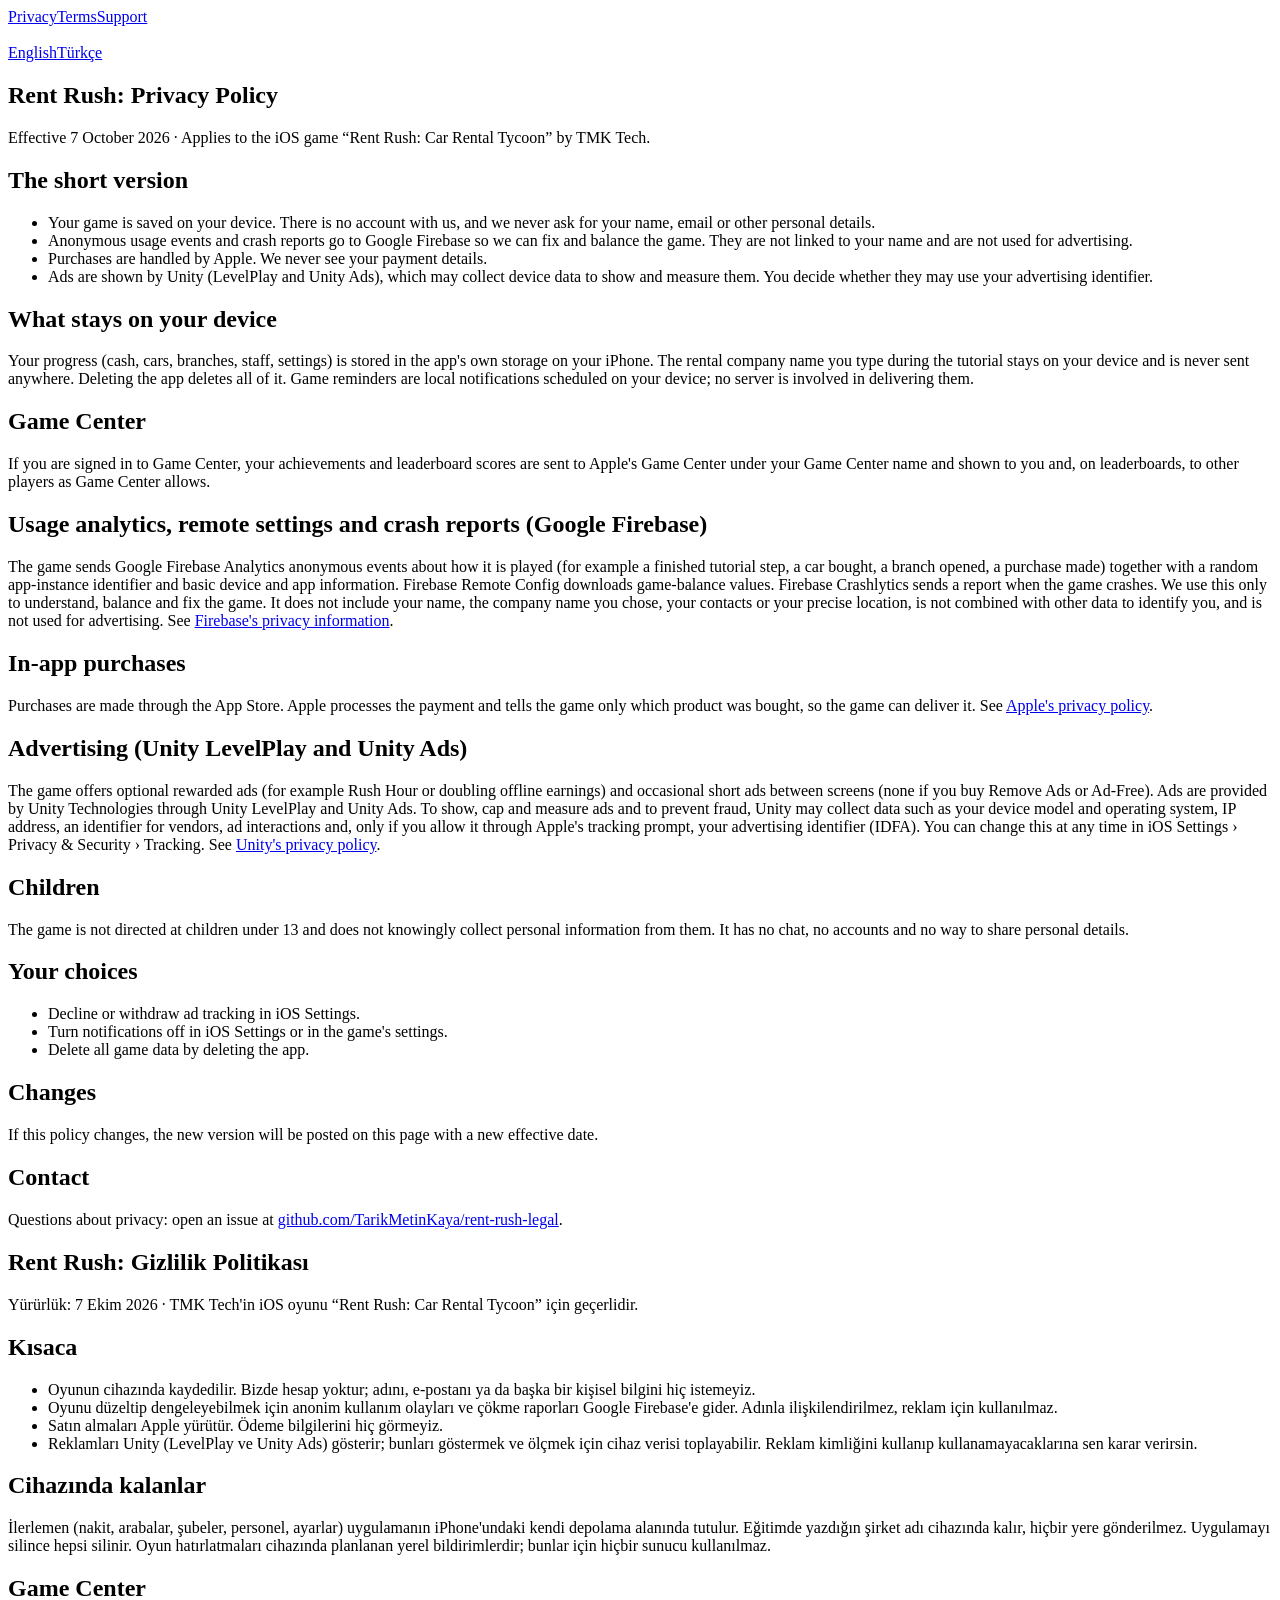
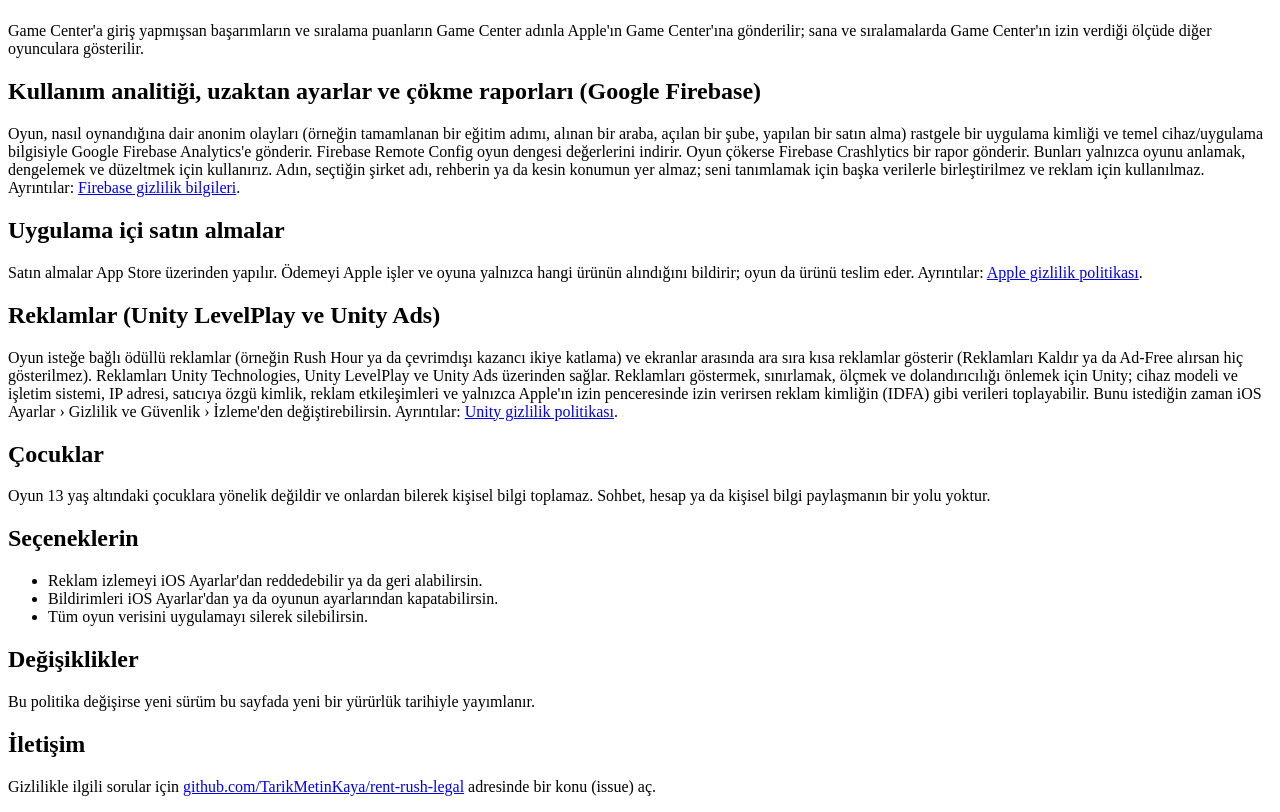
==== index.html @ 8d8c52c4 "Rent Rush privacy, terms and support pages Co-Authored-By: Claude Opus 5.5 <noreply@anthropic.com>" ====
<!doctype html>
<html lang="en">
<head>
<meta charset="utf-8">
<meta name="viewport" content="width=device-width, initial-scale=1">
<title>Rent Rush: Privacy Policy</title>
<link rel="stylesheet" href="/rent-rush-legal/style.css">
</head>
<body>
<header><div class="in"><a href="/rent-rush-legal/">Privacy</a><a href="/rent-rush-legal/terms/">Terms</a><a href="/rent-rush-legal/support/">Support</a></div></header>
<main>
<nav class="lang" style="margin-top:18px"><a href="#en">English</a><a href="#tr">Türkçe</a></nav>
<section id="en" class="card">
<h1>Rent Rush: Privacy Policy</h1>
<p class="muted">Effective 7 October 2026 · Applies to the iOS game “Rent Rush: Car Rental Tycoon” by TMK Tech.</p>

<h2>The short version</h2>
<ul>
  <li>Your game is saved on your device. There is no account with us, and we never ask for your name, email or other personal details.</li>
  <li>Anonymous usage events and crash reports go to Google Firebase so we can fix and balance the game. They are not linked to your name and are not used for advertising.</li>
  <li>Purchases are handled by Apple. We never see your payment details.</li>
  <li>Ads are shown by Unity (LevelPlay and Unity Ads), which may collect device data to show and measure them. You decide whether they may use your advertising identifier.</li>
</ul>

<h2>What stays on your device</h2>
<p>Your progress (cash, cars, branches, staff, settings) is stored in the app's own storage on your iPhone. The rental company name you type during the tutorial stays on your device and is never sent anywhere. Deleting the app deletes all of it. Game reminders are local notifications scheduled on your device; no server is involved in delivering them.</p>

<h2>Game Center</h2>
<p>If you are signed in to Game Center, your achievements and leaderboard scores are sent to Apple's Game Center under your Game Center name and shown to you and, on leaderboards, to other players as Game Center allows.</p>

<h2>Usage analytics, remote settings and crash reports (Google Firebase)</h2>
<p>The game sends Google Firebase Analytics anonymous events about how it is played (for example a finished tutorial step, a car bought, a branch opened, a purchase made) together with a random app-instance identifier and basic device and app information. Firebase Remote Config downloads game-balance values. Firebase Crashlytics sends a report when the game crashes. We use this only to understand, balance and fix the game. It does not include your name, the company name you chose, your contacts or your precise location, is not combined with other data to identify you, and is not used for advertising. See <a href="https://firebase.google.com/support/privacy">Firebase's privacy information</a>.</p>

<h2>In-app purchases</h2>
<p>Purchases are made through the App Store. Apple processes the payment and tells the game only which product was bought, so the game can deliver it. See <a href="https://www.apple.com/legal/privacy/">Apple's privacy policy</a>.</p>

<h2>Advertising (Unity LevelPlay and Unity Ads)</h2>
<p>The game offers optional rewarded ads (for example Rush Hour or doubling offline earnings) and occasional short ads between screens (none if you buy Remove Ads or Ad-Free). Ads are provided by Unity Technologies through Unity LevelPlay and Unity Ads. To show, cap and measure ads and to prevent fraud, Unity may collect data such as your device model and operating system, IP address, an identifier for vendors, ad interactions and, only if you allow it through Apple's tracking prompt, your advertising identifier (IDFA). You can change this at any time in iOS Settings › Privacy &amp; Security › Tracking. See <a href="https://unity.com/legal/game-player-and-app-user-privacy-policy">Unity's privacy policy</a>.</p>

<h2>Children</h2>
<p>The game is not directed at children under 13 and does not knowingly collect personal information from them. It has no chat, no accounts and no way to share personal details.</p>

<h2>Your choices</h2>
<ul>
  <li>Decline or withdraw ad tracking in iOS Settings.</li>
  <li>Turn notifications off in iOS Settings or in the game's settings.</li>
  <li>Delete all game data by deleting the app.</li>
</ul>

<h2>Changes</h2>
<p>If this policy changes, the new version will be posted on this page with a new effective date.</p>

<h2>Contact</h2>
<p>Questions about privacy: open an issue at <a href="https://github.com/TarikMetinKaya/rent-rush-legal/issues">github.com/TarikMetinKaya/rent-rush-legal</a>.</p>
</section>

<section id="tr" class="card">
<h1>Rent Rush: Gizlilik Politikası</h1>
<p class="muted">Yürürlük: 7 Ekim 2026 · TMK Tech'in iOS oyunu “Rent Rush: Car Rental Tycoon” için geçerlidir.</p>

<h2>Kısaca</h2>
<ul>
  <li>Oyunun cihazında kaydedilir. Bizde hesap yoktur; adını, e-postanı ya da başka bir kişisel bilgini hiç istemeyiz.</li>
  <li>Oyunu düzeltip dengeleyebilmek için anonim kullanım olayları ve çökme raporları Google Firebase'e gider. Adınla ilişkilendirilmez, reklam için kullanılmaz.</li>
  <li>Satın almaları Apple yürütür. Ödeme bilgilerini hiç görmeyiz.</li>
  <li>Reklamları Unity (LevelPlay ve Unity Ads) gösterir; bunları göstermek ve ölçmek için cihaz verisi toplayabilir. Reklam kimliğini kullanıp kullanamayacaklarına sen karar verirsin.</li>
</ul>

<h2>Cihazında kalanlar</h2>
<p>İlerlemen (nakit, arabalar, şubeler, personel, ayarlar) uygulamanın iPhone'undaki kendi depolama alanında tutulur. Eğitimde yazdığın şirket adı cihazında kalır, hiçbir yere gönderilmez. Uygulamayı silince hepsi silinir. Oyun hatırlatmaları cihazında planlanan yerel bildirimlerdir; bunlar için hiçbir sunucu kullanılmaz.</p>

<h2>Game Center</h2>
<p>Game Center'a giriş yapmışsan başarımların ve sıralama puanların Game Center adınla Apple'ın Game Center'ına gönderilir; sana ve sıralamalarda Game Center'ın izin verdiği ölçüde diğer oyunculara gösterilir.</p>

<h2>Kullanım analitiği, uzaktan ayarlar ve çökme raporları (Google Firebase)</h2>
<p>Oyun, nasıl oynandığına dair anonim olayları (örneğin tamamlanan bir eğitim adımı, alınan bir araba, açılan bir şube, yapılan bir satın alma) rastgele bir uygulama kimliği ve temel cihaz/uygulama bilgisiyle Google Firebase Analytics'e gönderir. Firebase Remote Config oyun dengesi değerlerini indirir. Oyun çökerse Firebase Crashlytics bir rapor gönderir. Bunları yalnızca oyunu anlamak, dengelemek ve düzeltmek için kullanırız. Adın, seçtiğin şirket adı, rehberin ya da kesin konumun yer almaz; seni tanımlamak için başka verilerle birleştirilmez ve reklam için kullanılmaz. Ayrıntılar: <a href="https://firebase.google.com/support/privacy">Firebase gizlilik bilgileri</a>.</p>

<h2>Uygulama içi satın almalar</h2>
<p>Satın almalar App Store üzerinden yapılır. Ödemeyi Apple işler ve oyuna yalnızca hangi ürünün alındığını bildirir; oyun da ürünü teslim eder. Ayrıntılar: <a href="https://www.apple.com/legal/privacy/">Apple gizlilik politikası</a>.</p>

<h2>Reklamlar (Unity LevelPlay ve Unity Ads)</h2>
<p>Oyun isteğe bağlı ödüllü reklamlar (örneğin Rush Hour ya da çevrimdışı kazancı ikiye katlama) ve ekranlar arasında ara sıra kısa reklamlar gösterir (Reklamları Kaldır ya da Ad-Free alırsan hiç gösterilmez). Reklamları Unity Technologies, Unity LevelPlay ve Unity Ads üzerinden sağlar. Reklamları göstermek, sınırlamak, ölçmek ve dolandırıcılığı önlemek için Unity; cihaz modeli ve işletim sistemi, IP adresi, satıcıya özgü kimlik, reklam etkileşimleri ve yalnızca Apple'ın izin penceresinde izin verirsen reklam kimliğin (IDFA) gibi verileri toplayabilir. Bunu istediğin zaman iOS Ayarlar › Gizlilik ve Güvenlik › İzleme'den değiştirebilirsin. Ayrıntılar: <a href="https://unity.com/legal/game-player-and-app-user-privacy-policy">Unity gizlilik politikası</a>.</p>

<h2>Çocuklar</h2>
<p>Oyun 13 yaş altındaki çocuklara yönelik değildir ve onlardan bilerek kişisel bilgi toplamaz. Sohbet, hesap ya da kişisel bilgi paylaşmanın bir yolu yoktur.</p>

<h2>Seçeneklerin</h2>
<ul>
  <li>Reklam izlemeyi iOS Ayarlar'dan reddedebilir ya da geri alabilirsin.</li>
  <li>Bildirimleri iOS Ayarlar'dan ya da oyunun ayarlarından kapatabilirsin.</li>
  <li>Tüm oyun verisini uygulamayı silerek silebilirsin.</li>
</ul>

<h2>Değişiklikler</h2>
<p>Bu politika değişirse yeni sürüm bu sayfada yeni bir yürürlük tarihiyle yayımlanır.</p>

<h2>İletişim</h2>
<p>Gizlilikle ilgili sorular için <a href="https://github.com/TarikMetinKaya/rent-rush-legal/issues">github.com/TarikMetinKaya/rent-rush-legal</a> adresinde bir konu (issue) aç.</p>
</section>
</main>
</body>
</html>
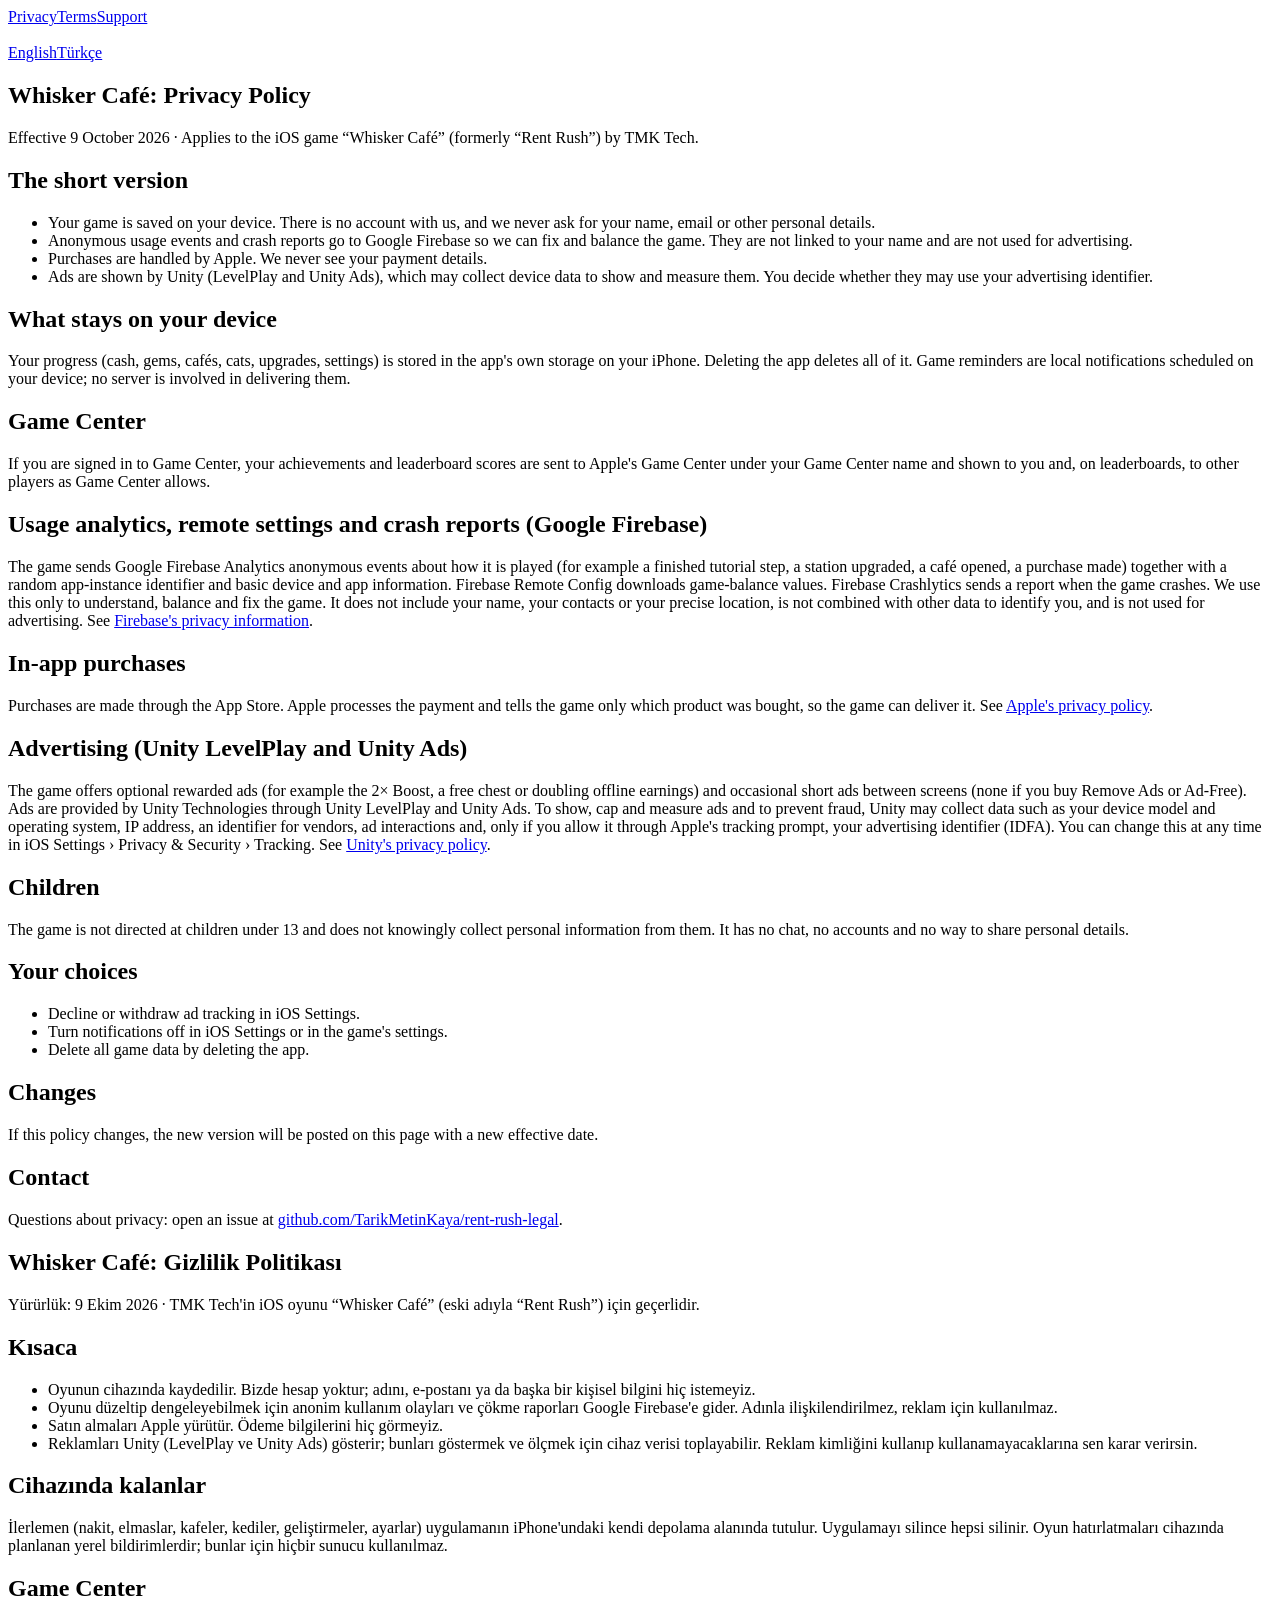
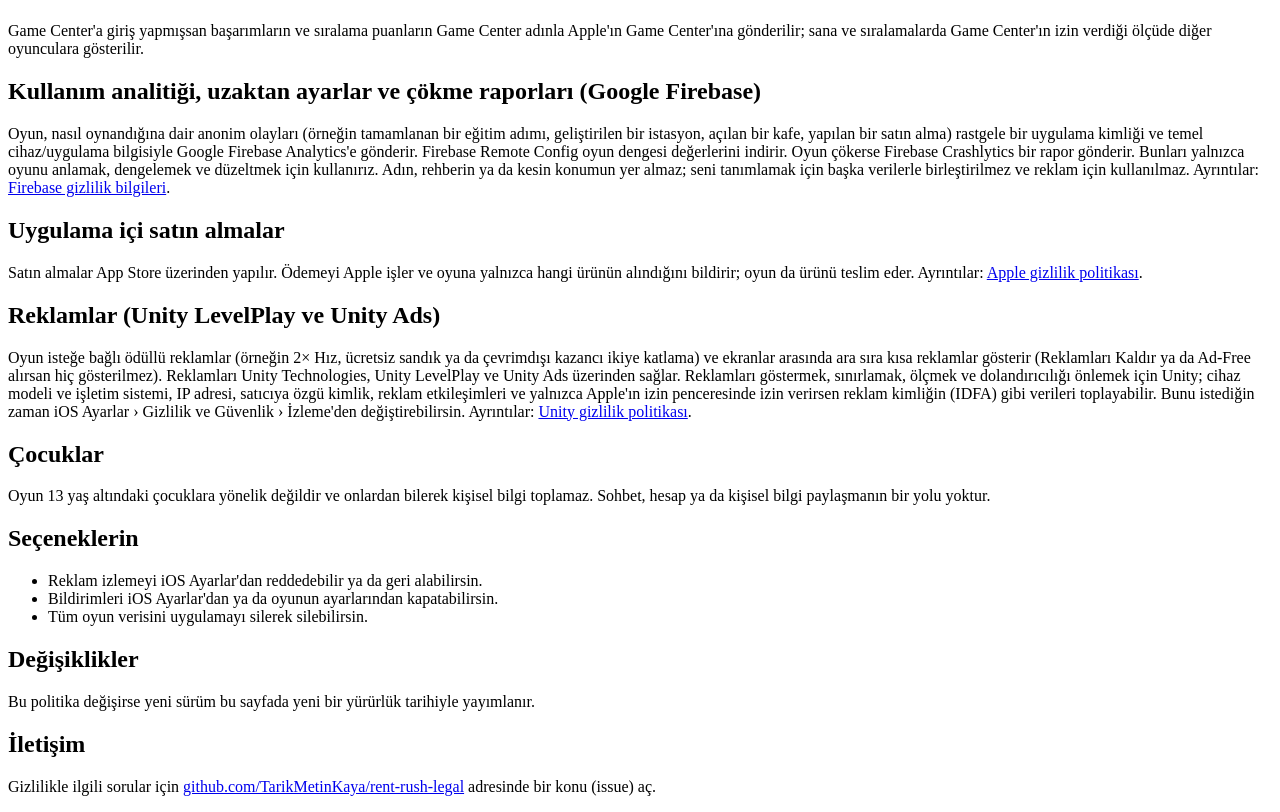
==== commit 5e6d7e39: "Whisker Café privacy, terms and support pages Co-Authored-By: Claude Opus 5.5 <noreply@anthropic.com" ====
--- a/index.html
+++ b/index.html
@@ -3,7 +3,7 @@
 <head>
 <meta charset="utf-8">
 <meta name="viewport" content="width=device-width, initial-scale=1">
-<title>Rent Rush: Privacy Policy</title>
+<title>Whisker Café: Privacy Policy</title>
 <link rel="stylesheet" href="/rent-rush-legal/style.css">
 </head>
 <body>
@@ -11,8 +11,8 @@
 <main>
 <nav class="lang" style="margin-top:18px"><a href="#en">English</a><a href="#tr">Türkçe</a></nav>
 <section id="en" class="card">
-<h1>Rent Rush: Privacy Policy</h1>
-<p class="muted">Effective 7 October 2026 · Applies to the iOS game “Rent Rush: Car Rental Tycoon” by TMK Tech.</p>
+<h1>Whisker Café: Privacy Policy</h1>
+<p class="muted">Effective 9 October 2026 · Applies to the iOS game “Whisker Café” (formerly “Rent Rush”) by TMK Tech.</p>
 
 <h2>The short version</h2>
 <ul>
@@ -23,19 +23,19 @@
 </ul>
 
 <h2>What stays on your device</h2>
-<p>Your progress (cash, cars, branches, staff, settings) is stored in the app's own storage on your iPhone. The rental company name you type during the tutorial stays on your device and is never sent anywhere. Deleting the app deletes all of it. Game reminders are local notifications scheduled on your device; no server is involved in delivering them.</p>
+<p>Your progress (cash, gems, cafés, cats, upgrades, settings) is stored in the app's own storage on your iPhone. Deleting the app deletes all of it. Game reminders are local notifications scheduled on your device; no server is involved in delivering them.</p>
 
 <h2>Game Center</h2>
 <p>If you are signed in to Game Center, your achievements and leaderboard scores are sent to Apple's Game Center under your Game Center name and shown to you and, on leaderboards, to other players as Game Center allows.</p>
 
 <h2>Usage analytics, remote settings and crash reports (Google Firebase)</h2>
-<p>The game sends Google Firebase Analytics anonymous events about how it is played (for example a finished tutorial step, a car bought, a branch opened, a purchase made) together with a random app-instance identifier and basic device and app information. Firebase Remote Config downloads game-balance values. Firebase Crashlytics sends a report when the game crashes. We use this only to understand, balance and fix the game. It does not include your name, the company name you chose, your contacts or your precise location, is not combined with other data to identify you, and is not used for advertising. See <a href="https://firebase.google.com/support/privacy">Firebase's privacy information</a>.</p>
+<p>The game sends Google Firebase Analytics anonymous events about how it is played (for example a finished tutorial step, a station upgraded, a café opened, a purchase made) together with a random app-instance identifier and basic device and app information. Firebase Remote Config downloads game-balance values. Firebase Crashlytics sends a report when the game crashes. We use this only to understand, balance and fix the game. It does not include your name, your contacts or your precise location, is not combined with other data to identify you, and is not used for advertising. See <a href="https://firebase.google.com/support/privacy">Firebase's privacy information</a>.</p>
 
 <h2>In-app purchases</h2>
 <p>Purchases are made through the App Store. Apple processes the payment and tells the game only which product was bought, so the game can deliver it. See <a href="https://www.apple.com/legal/privacy/">Apple's privacy policy</a>.</p>
 
 <h2>Advertising (Unity LevelPlay and Unity Ads)</h2>
-<p>The game offers optional rewarded ads (for example Rush Hour or doubling offline earnings) and occasional short ads between screens (none if you buy Remove Ads or Ad-Free). Ads are provided by Unity Technologies through Unity LevelPlay and Unity Ads. To show, cap and measure ads and to prevent fraud, Unity may collect data such as your device model and operating system, IP address, an identifier for vendors, ad interactions and, only if you allow it through Apple's tracking prompt, your advertising identifier (IDFA). You can change this at any time in iOS Settings › Privacy &amp; Security › Tracking. See <a href="https://unity.com/legal/game-player-and-app-user-privacy-policy">Unity's privacy policy</a>.</p>
+<p>The game offers optional rewarded ads (for example the 2× Boost, a free chest or doubling offline earnings) and occasional short ads between screens (none if you buy Remove Ads or Ad-Free). Ads are provided by Unity Technologies through Unity LevelPlay and Unity Ads. To show, cap and measure ads and to prevent fraud, Unity may collect data such as your device model and operating system, IP address, an identifier for vendors, ad interactions and, only if you allow it through Apple's tracking prompt, your advertising identifier (IDFA). You can change this at any time in iOS Settings › Privacy &amp; Security › Tracking. See <a href="https://unity.com/legal/game-player-and-app-user-privacy-policy">Unity's privacy policy</a>.</p>
 
 <h2>Children</h2>
 <p>The game is not directed at children under 13 and does not knowingly collect personal information from them. It has no chat, no accounts and no way to share personal details.</p>
@@ -55,8 +55,8 @@
 </section>
 
 <section id="tr" class="card">
-<h1>Rent Rush: Gizlilik Politikası</h1>
-<p class="muted">Yürürlük: 7 Ekim 2026 · TMK Tech'in iOS oyunu “Rent Rush: Car Rental Tycoon” için geçerlidir.</p>
+<h1>Whisker Café: Gizlilik Politikası</h1>
+<p class="muted">Yürürlük: 9 Ekim 2026 · TMK Tech'in iOS oyunu “Whisker Café” (eski adıyla “Rent Rush”) için geçerlidir.</p>
 
 <h2>Kısaca</h2>
 <ul>
@@ -67,19 +67,19 @@
 </ul>
 
 <h2>Cihazında kalanlar</h2>
-<p>İlerlemen (nakit, arabalar, şubeler, personel, ayarlar) uygulamanın iPhone'undaki kendi depolama alanında tutulur. Eğitimde yazdığın şirket adı cihazında kalır, hiçbir yere gönderilmez. Uygulamayı silince hepsi silinir. Oyun hatırlatmaları cihazında planlanan yerel bildirimlerdir; bunlar için hiçbir sunucu kullanılmaz.</p>
+<p>İlerlemen (nakit, elmaslar, kafeler, kediler, geliştirmeler, ayarlar) uygulamanın iPhone'undaki kendi depolama alanında tutulur. Uygulamayı silince hepsi silinir. Oyun hatırlatmaları cihazında planlanan yerel bildirimlerdir; bunlar için hiçbir sunucu kullanılmaz.</p>
 
 <h2>Game Center</h2>
 <p>Game Center'a giriş yapmışsan başarımların ve sıralama puanların Game Center adınla Apple'ın Game Center'ına gönderilir; sana ve sıralamalarda Game Center'ın izin verdiği ölçüde diğer oyunculara gösterilir.</p>
 
 <h2>Kullanım analitiği, uzaktan ayarlar ve çökme raporları (Google Firebase)</h2>
-<p>Oyun, nasıl oynandığına dair anonim olayları (örneğin tamamlanan bir eğitim adımı, alınan bir araba, açılan bir şube, yapılan bir satın alma) rastgele bir uygulama kimliği ve temel cihaz/uygulama bilgisiyle Google Firebase Analytics'e gönderir. Firebase Remote Config oyun dengesi değerlerini indirir. Oyun çökerse Firebase Crashlytics bir rapor gönderir. Bunları yalnızca oyunu anlamak, dengelemek ve düzeltmek için kullanırız. Adın, seçtiğin şirket adı, rehberin ya da kesin konumun yer almaz; seni tanımlamak için başka verilerle birleştirilmez ve reklam için kullanılmaz. Ayrıntılar: <a href="https://firebase.google.com/support/privacy">Firebase gizlilik bilgileri</a>.</p>
+<p>Oyun, nasıl oynandığına dair anonim olayları (örneğin tamamlanan bir eğitim adımı, geliştirilen bir istasyon, açılan bir kafe, yapılan bir satın alma) rastgele bir uygulama kimliği ve temel cihaz/uygulama bilgisiyle Google Firebase Analytics'e gönderir. Firebase Remote Config oyun dengesi değerlerini indirir. Oyun çökerse Firebase Crashlytics bir rapor gönderir. Bunları yalnızca oyunu anlamak, dengelemek ve düzeltmek için kullanırız. Adın, rehberin ya da kesin konumun yer almaz; seni tanımlamak için başka verilerle birleştirilmez ve reklam için kullanılmaz. Ayrıntılar: <a href="https://firebase.google.com/support/privacy">Firebase gizlilik bilgileri</a>.</p>
 
 <h2>Uygulama içi satın almalar</h2>
 <p>Satın almalar App Store üzerinden yapılır. Ödemeyi Apple işler ve oyuna yalnızca hangi ürünün alındığını bildirir; oyun da ürünü teslim eder. Ayrıntılar: <a href="https://www.apple.com/legal/privacy/">Apple gizlilik politikası</a>.</p>
 
 <h2>Reklamlar (Unity LevelPlay ve Unity Ads)</h2>
-<p>Oyun isteğe bağlı ödüllü reklamlar (örneğin Rush Hour ya da çevrimdışı kazancı ikiye katlama) ve ekranlar arasında ara sıra kısa reklamlar gösterir (Reklamları Kaldır ya da Ad-Free alırsan hiç gösterilmez). Reklamları Unity Technologies, Unity LevelPlay ve Unity Ads üzerinden sağlar. Reklamları göstermek, sınırlamak, ölçmek ve dolandırıcılığı önlemek için Unity; cihaz modeli ve işletim sistemi, IP adresi, satıcıya özgü kimlik, reklam etkileşimleri ve yalnızca Apple'ın izin penceresinde izin verirsen reklam kimliğin (IDFA) gibi verileri toplayabilir. Bunu istediğin zaman iOS Ayarlar › Gizlilik ve Güvenlik › İzleme'den değiştirebilirsin. Ayrıntılar: <a href="https://unity.com/legal/game-player-and-app-user-privacy-policy">Unity gizlilik politikası</a>.</p>
+<p>Oyun isteğe bağlı ödüllü reklamlar (örneğin 2× Hız, ücretsiz sandık ya da çevrimdışı kazancı ikiye katlama) ve ekranlar arasında ara sıra kısa reklamlar gösterir (Reklamları Kaldır ya da Ad-Free alırsan hiç gösterilmez). Reklamları Unity Technologies, Unity LevelPlay ve Unity Ads üzerinden sağlar. Reklamları göstermek, sınırlamak, ölçmek ve dolandırıcılığı önlemek için Unity; cihaz modeli ve işletim sistemi, IP adresi, satıcıya özgü kimlik, reklam etkileşimleri ve yalnızca Apple'ın izin penceresinde izin verirsen reklam kimliğin (IDFA) gibi verileri toplayabilir. Bunu istediğin zaman iOS Ayarlar › Gizlilik ve Güvenlik › İzleme'den değiştirebilirsin. Ayrıntılar: <a href="https://unity.com/legal/game-player-and-app-user-privacy-policy">Unity gizlilik politikası</a>.</p>
 
 <h2>Çocuklar</h2>
 <p>Oyun 13 yaş altındaki çocuklara yönelik değildir ve onlardan bilerek kişisel bilgi toplamaz. Sohbet, hesap ya da kişisel bilgi paylaşmanın bir yolu yoktur.</p>
